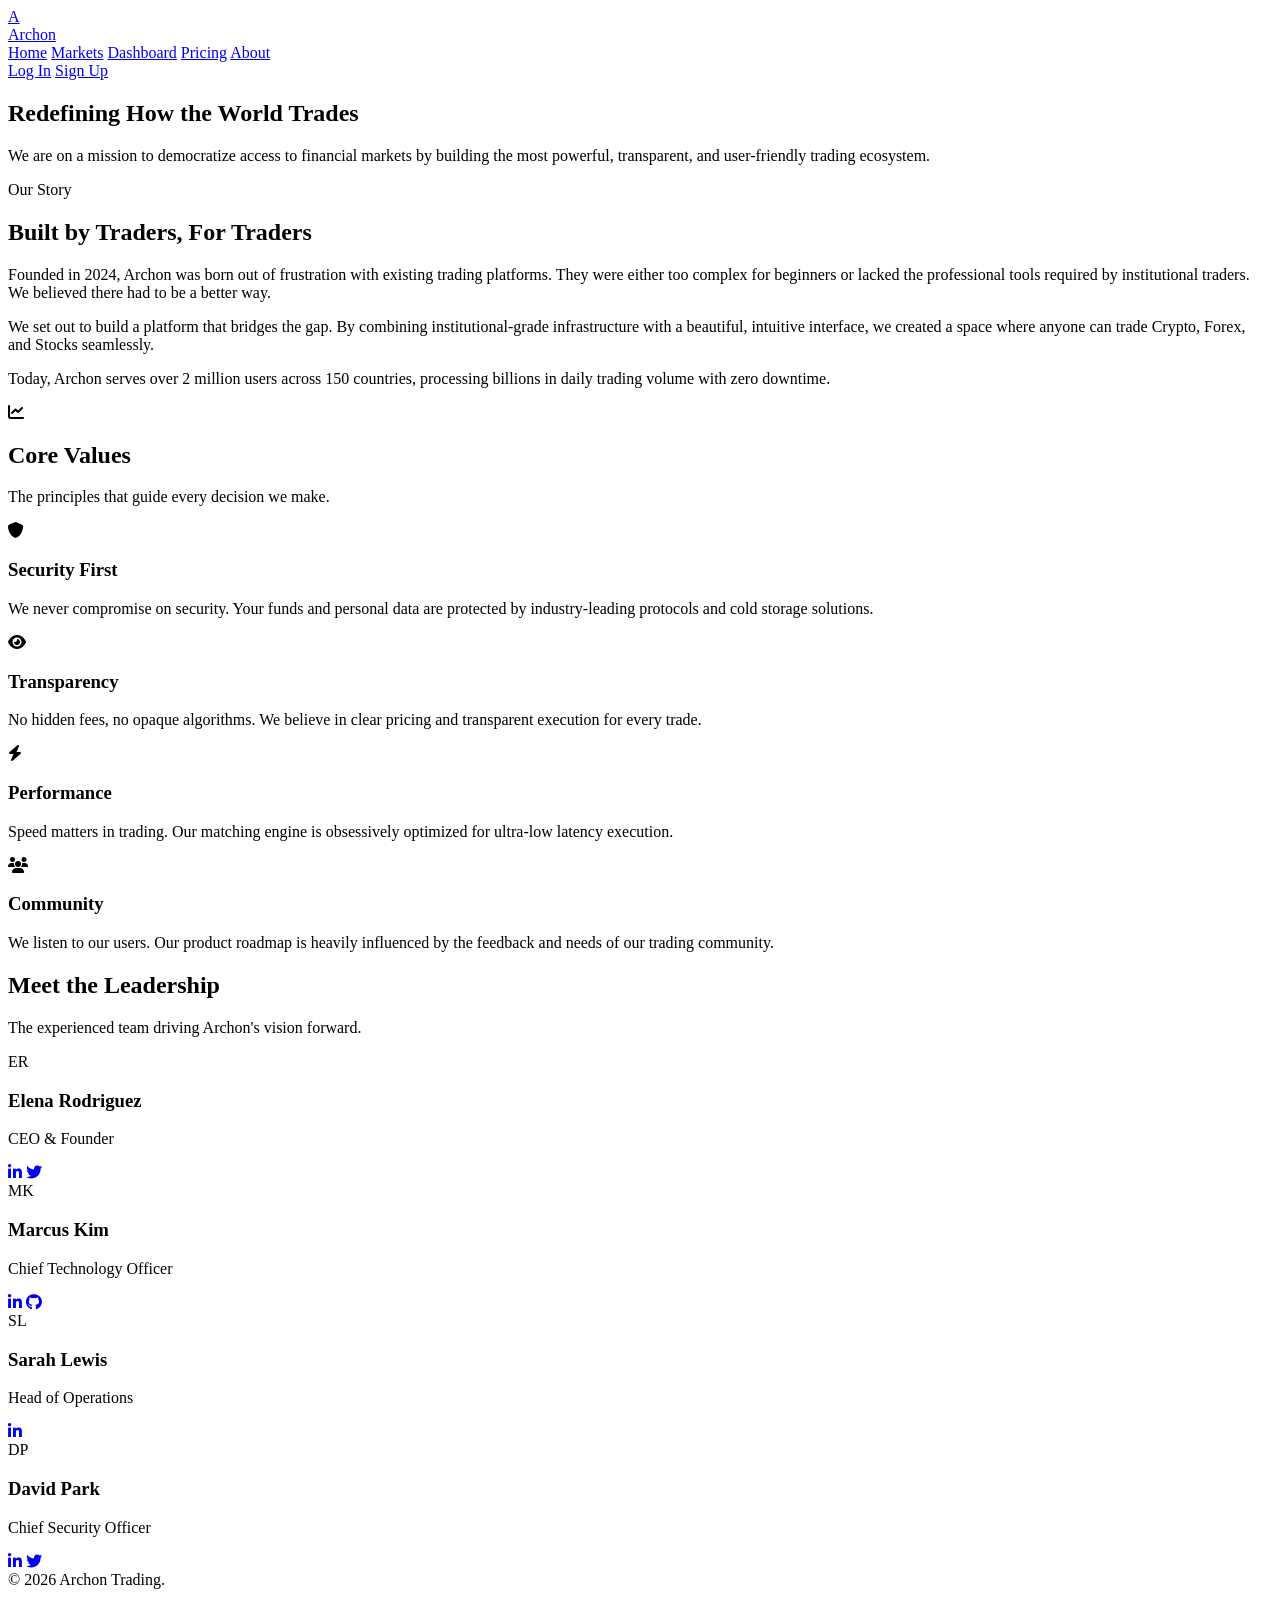
==== about.html @ 156eb4dd "feature-error message on weak pasword" ====
<!DOCTYPE html>
<html lang="en">
<head>
  <meta charset="UTF-8">
  <meta name="viewport" content="width=device-width, initial-scale=1.0">
  <title>About Us | Archon Trading Platform</title>
  <link rel="icon" href="data:,">
  
  <link rel="stylesheet" href="https://cdnjs.cloudflare.com/ajax/libs/font-awesome/6.4.0/css/all.min.css">
  
  <link rel="stylesheet" href="css/variables.css">
  <link rel="stylesheet" href="css/base.css">
  <link rel="stylesheet" href="css/nav.css">
  <link rel="stylesheet" href="css/footer.css">
  <link rel="stylesheet" href="css/about.css">
</head>
<body>

  <!-- Navigation -->
  <header class="nav">
    <input type="checkbox" id="nav-toggle" class="sr-only">
    <div class="nav__inner">
      <a href="index.html" class="nav__logo">
        <div class="nav__logo-icon">A</div>
        <div class="nav__logo-text">Archon</div>
      </a>
      <nav class="nav__links">
        <a href="index.html" class="nav__link">Home</a>
        <a href="markets.html" class="nav__link">Markets</a>
        <a href="dashboard.html" class="nav__link">Dashboard</a>
        <a href="pricing.html" class="nav__link">Pricing</a>
        <a href="about.html" class="nav__link active">About</a>
      </nav>
      <div class="nav__actions">
        <a href="login.html" class="btn btn-ghost hide-mobile">Log In</a>
        <a href="register.html" class="btn btn-primary hide-mobile">Sign Up</a>
        <label for="nav-toggle" class="nav__hamburger">
          <span class="nav__hamburger-line"></span><span class="nav__hamburger-line"></span><span class="nav__hamburger-line"></span>
        </label>
      </div>
    </div>
  </header>

  <main>
    <section class="about-hero">
      <div class="container">
        <h1 class="about-hero__title">Redefining How the World Trades</h1>
        <p class="about-hero__subtitle">We are on a mission to democratize access to financial markets by building the most powerful, transparent, and user-friendly trading ecosystem.</p>
      </div>
    </section>

    <section class="section container">
      <div class="story-grid">
        <div class="story-content">
          <div class="section-label mb-4">Our Story</div>
          <h2>Built by Traders, For Traders</h2>
          <p>Founded in 2024, Archon was born out of frustration with existing trading platforms. They were either too complex for beginners or lacked the professional tools required by institutional traders. We believed there had to be a better way.</p>
          <p>We set out to build a platform that bridges the gap. By combining institutional-grade infrastructure with a beautiful, intuitive interface, we created a space where anyone can trade Crypto, Forex, and Stocks seamlessly.</p>
          <p>Today, Archon serves over 2 million users across 150 countries, processing billions in daily trading volume with zero downtime.</p>
        </div>
        <div class="story-image">
          <div class="story-image-inner">
            <div class="story-logo"><i class="fa-solid fa-chart-line"></i></div>
          </div>
        </div>
      </div>
    </section>

    <section class="section container">
      <div class="section-header">
        <h2 class="section-title">Core <span>Values</span></h2>
        <p class="section-subtitle">The principles that guide every decision we make.</p>
      </div>
      
      <div class="values-grid">
        <div class="value-card">
          <div class="value-icon"><i class="fa-solid fa-shield"></i></div>
          <h3>Security First</h3>
          <p>We never compromise on security. Your funds and personal data are protected by industry-leading protocols and cold storage solutions.</p>
        </div>
        <div class="value-card">
          <div class="value-icon"><i class="fa-solid fa-eye"></i></div>
          <h3>Transparency</h3>
          <p>No hidden fees, no opaque algorithms. We believe in clear pricing and transparent execution for every trade.</p>
        </div>
        <div class="value-card">
          <div class="value-icon"><i class="fa-solid fa-bolt"></i></div>
          <h3>Performance</h3>
          <p>Speed matters in trading. Our matching engine is obsessively optimized for ultra-low latency execution.</p>
        </div>
        <div class="value-card">
          <div class="value-icon"><i class="fa-solid fa-users"></i></div>
          <h3>Community</h3>
          <p>We listen to our users. Our product roadmap is heavily influenced by the feedback and needs of our trading community.</p>
        </div>
      </div>
    </section>

    <section class="section container">
      <div class="section-header">
        <h2 class="section-title">Meet the <span>Leadership</span></h2>
        <p class="section-subtitle">The experienced team driving Archon's vision forward.</p>
      </div>

      <div class="team-grid">
        <div class="team-card">
          <div class="team-avatar">ER</div>
          <h3 class="team-name">Elena Rodriguez</h3>
          <p class="team-role">CEO & Founder</p>
          <div class="team-socials">
            <a href="#" class="team-social-link"><i class="fa-brands fa-linkedin-in"></i></a>
            <a href="#" class="team-social-link"><i class="fa-brands fa-twitter"></i></a>
          </div>
        </div>
        
        <div class="team-card">
          <div class="team-avatar">MK</div>
          <h3 class="team-name">Marcus Kim</h3>
          <p class="team-role">Chief Technology Officer</p>
          <div class="team-socials">
            <a href="#" class="team-social-link"><i class="fa-brands fa-linkedin-in"></i></a>
            <a href="#" class="team-social-link"><i class="fa-brands fa-github"></i></a>
          </div>
        </div>
        
        <div class="team-card">
          <div class="team-avatar">SL</div>
          <h3 class="team-name">Sarah Lewis</h3>
          <p class="team-role">Head of Operations</p>
          <div class="team-socials">
            <a href="#" class="team-social-link"><i class="fa-brands fa-linkedin-in"></i></a>
          </div>
        </div>
        
        <div class="team-card">
          <div class="team-avatar">DP</div>
          <h3 class="team-name">David Park</h3>
          <p class="team-role">Chief Security Officer</p>
          <div class="team-socials">
            <a href="#" class="team-social-link"><i class="fa-brands fa-linkedin-in"></i></a>
            <a href="#" class="team-social-link"><i class="fa-brands fa-twitter"></i></a>
          </div>
        </div>
      </div>
    </section>
  </main>

  <footer class="footer" style="padding-top: var(--space-8);">
    <div class="container text-center text-muted text-sm pb-8">
      &copy; 2026 Archon Trading.
    </div>
  </footer>
<script src="script.js"></script>
</body>
</html>
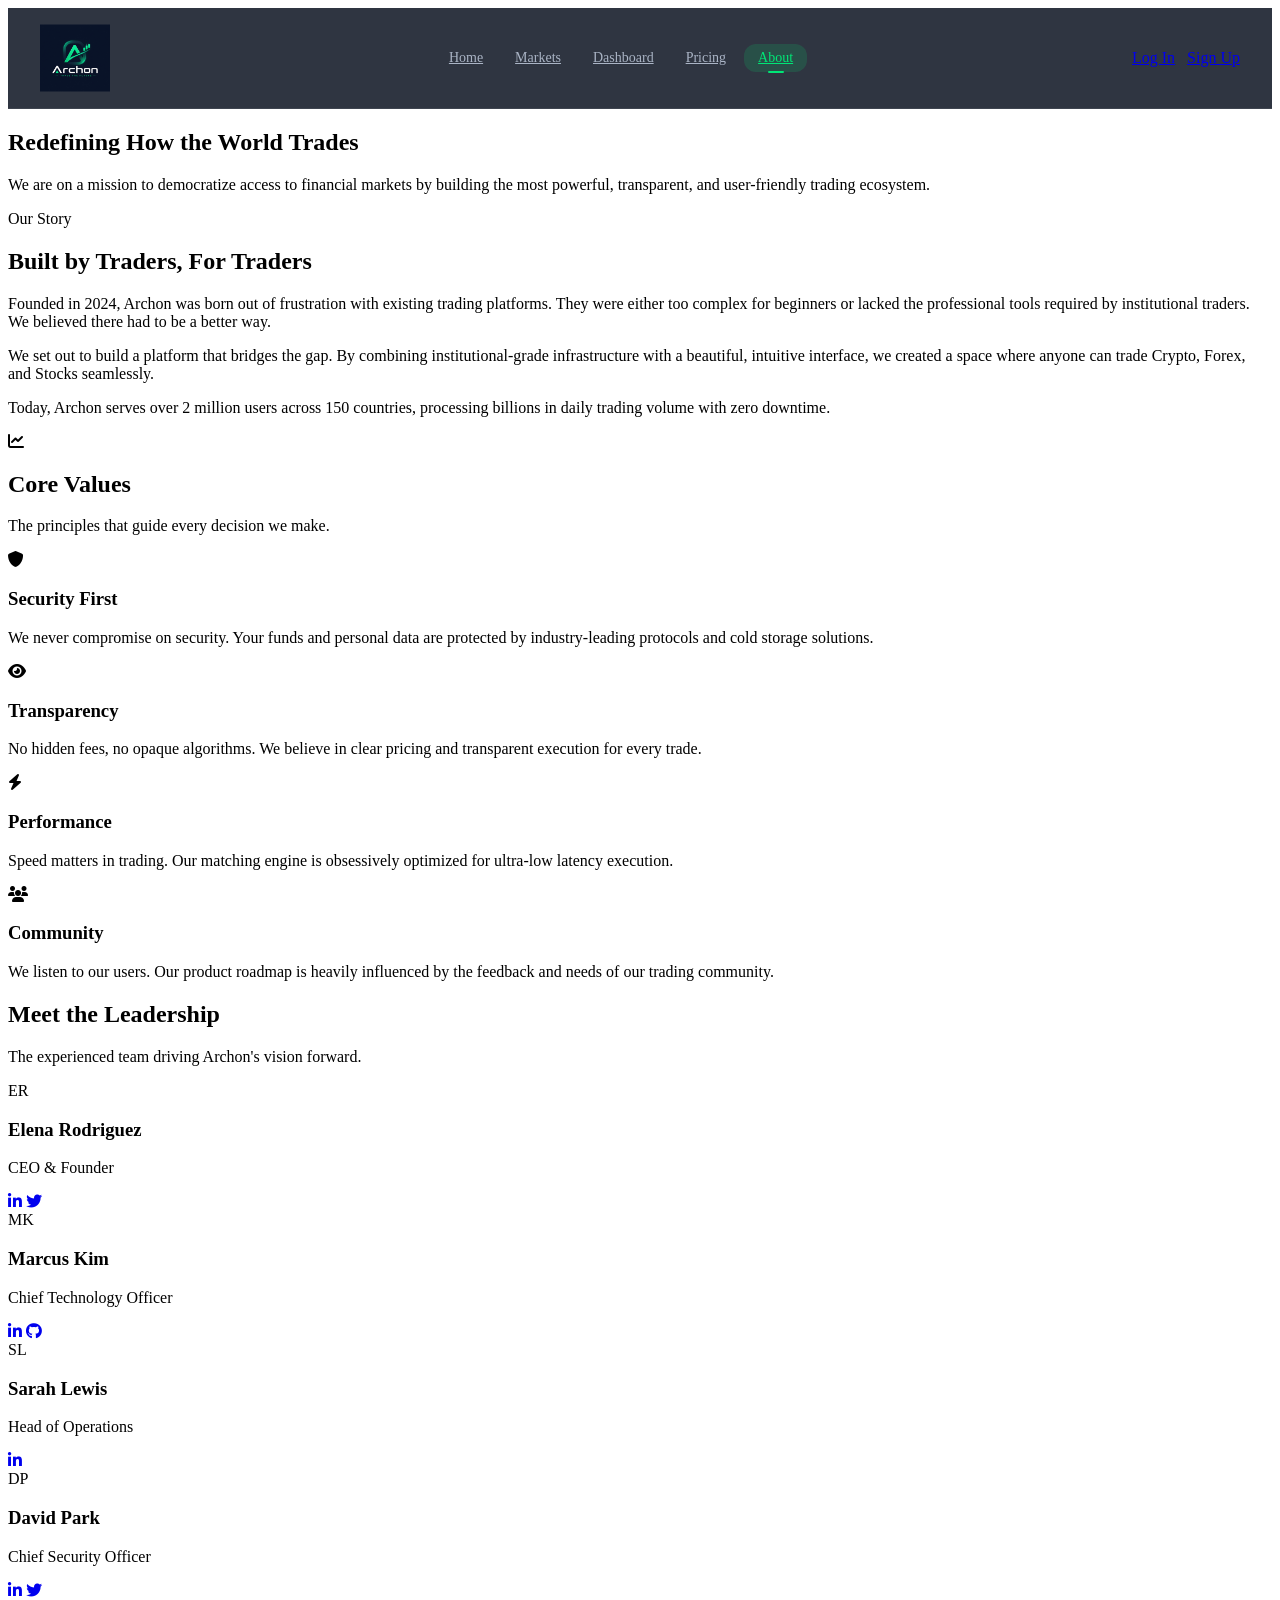
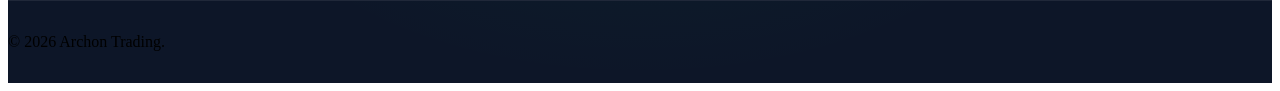
==== commit 59974989: "Merge pull request #127 from Aadirajp/logo Archon logo Redesigned" ====
--- a/about.html
+++ b/about.html
@@ -21,8 +21,7 @@
     <input type="checkbox" id="nav-toggle" class="sr-only">
     <div class="nav__inner">
       <a href="index.html" class="nav__logo">
-        <div class="nav__logo-icon">A</div>
-        <div class="nav__logo-text">Archon</div>
+        <img src="images/logo.jpg" alt="Archon" class="nav__logo-img">
       </a>
       <nav class="nav__links">
         <a href="index.html" class="nav__link">Home</a>
--- a/css/variables.css
+++ b/css/variables.css
@@ -0,0 +1,132 @@
+/* ============================================================
+   Project Archon — CSS Variables (Design Tokens)
+   Global custom properties used across all pages
+   ============================================================ */
+
+:root {
+  /* ── Color Palette ───────────────────────────────────────── */
+  --bg-primary:       #0B1220;
+  --bg-secondary:     #0D1628;
+  --card-bg:          #141C2F;
+  --card-bg-hover:    #1A2540;
+  --border-color:     rgba(255, 255, 255, 0.08);
+  --border-glow:      rgba(0, 230, 118, 0.3);
+
+  --primary:          #00E676;
+  --primary-dark:     #00C853;
+  --primary-light:    #69F0AE;
+  --primary-glow:     rgba(0, 230, 118, 0.15);
+
+  --secondary:        #2962FF;
+  --secondary-dark:   #1A47CC;
+  --secondary-light:  #5C8FFF;
+  --secondary-glow:   rgba(41, 98, 255, 0.15);
+
+  --danger:           #FF5252;
+  --danger-dark:      #D32F2F;
+  --danger-light:     #FF8A80;
+  --danger-glow:      rgba(255, 82, 82, 0.15);
+
+  --warning:          #FFB300;
+  --warning-glow:     rgba(255, 179, 0, 0.15);
+
+  --text-primary:     #FFFFFF;
+  --text-secondary:   #AAB4C5;
+  --text-muted:       #6B7A93;
+  --text-inverse:     #0B1220;
+
+  /* ── Gradients ───────────────────────────────────────────── */
+  --grad-primary:     linear-gradient(135deg, #00E676, #00C853);
+  --grad-secondary:   linear-gradient(135deg, #2962FF, #1A47CC);
+  --grad-hero:        linear-gradient(135deg, #0B1220 0%, #0D1628 40%, #111827 100%);
+  --grad-card:        linear-gradient(135deg, rgba(20,28,47,0.9), rgba(13,22,40,0.95));
+  --grad-glass:       linear-gradient(135deg, rgba(255,255,255,0.07), rgba(255,255,255,0.02));
+  --grad-danger:      linear-gradient(135deg, #FF5252, #D32F2F);
+  --grad-gold:        linear-gradient(135deg, #FFB300, #FF8F00);
+  --grad-purple:      linear-gradient(135deg, #7C4DFF, #5B00D4);
+  --grad-cyan:        linear-gradient(135deg, #00B0FF, #0081CB);
+  --grad-border:      linear-gradient(135deg, rgba(0,230,118,0.5), rgba(41,98,255,0.5));
+
+  /* ── Typography ──────────────────────────────────────────── */
+  --font-primary:     'Inter', 'Segoe UI', system-ui, sans-serif;
+  --font-mono:        'JetBrains Mono', 'Fira Code', 'Courier New', monospace;
+
+  --text-xs:          0.75rem;    /* 12px */
+  --text-sm:          0.875rem;   /* 14px */
+  --text-base:        1rem;       /* 16px */
+  --text-lg:          1.125rem;   /* 18px */
+  --text-xl:          1.25rem;    /* 20px */
+  --text-2xl:         1.5rem;     /* 24px */
+  --text-3xl:         1.875rem;   /* 30px */
+  --text-4xl:         2.25rem;    /* 36px */
+  --text-5xl:         3rem;       /* 48px */
+  --text-6xl:         3.75rem;    /* 60px */
+  --text-7xl:         4.5rem;     /* 72px */
+
+  --fw-regular:       400;
+  --fw-medium:        500;
+  --fw-semibold:      600;
+  --fw-bold:          700;
+  --fw-extrabold:     800;
+
+  --lh-tight:         1.25;
+  --lh-snug:          1.375;
+  --lh-normal:        1.5;
+  --lh-relaxed:       1.625;
+  --lh-loose:         2;
+
+  /* ── Spacing ─────────────────────────────────────────────── */
+  --space-1:          0.25rem;   /*  4px */
+  --space-2:          0.5rem;    /*  8px */
+  --space-3:          0.75rem;   /* 12px */
+  --space-4:          1rem;      /* 16px */
+  --space-5:          1.25rem;   /* 20px */
+  --space-6:          1.5rem;    /* 24px */
+  --space-8:          2rem;      /* 32px */
+  --space-10:         2.5rem;    /* 40px */
+  --space-12:         3rem;      /* 48px */
+  --space-16:         4rem;      /* 64px */
+  --space-20:         5rem;      /* 80px */
+  --space-24:         6rem;      /* 96px */
+  --space-32:         8rem;      /* 128px */
+
+  /* ── Border Radius ───────────────────────────────────────── */
+  --radius-sm:        0.375rem;  /*  6px */
+  --radius-md:        0.5rem;    /*  8px */
+  --radius-lg:        0.75rem;   /* 12px */
+  --radius-xl:        1rem;      /* 16px */
+  --radius-2xl:       1.25rem;   /* 20px */
+  --radius-3xl:       1.5rem;    /* 24px */
+  --radius-full:      9999px;
+
+  /* ── Shadows ─────────────────────────────────────────────── */
+  --shadow-sm:        0 1px 3px rgba(0,0,0,0.4), 0 1px 2px rgba(0,0,0,0.3);
+  --shadow-md:        0 4px 16px rgba(0,0,0,0.4), 0 2px 6px rgba(0,0,0,0.3);
+  --shadow-lg:        0 10px 40px rgba(0,0,0,0.5), 0 4px 16px rgba(0,0,0,0.4);
+  --shadow-xl:        0 20px 60px rgba(0,0,0,0.6), 0 8px 24px rgba(0,0,0,0.4);
+  --shadow-primary:   0 8px 30px rgba(0,230,118,0.25);
+  --shadow-secondary: 0 8px 30px rgba(41,98,255,0.25);
+  --shadow-danger:    0 8px 30px rgba(255,82,82,0.25);
+  --shadow-card:      0 4px 24px rgba(0,0,0,0.5), inset 0 1px 0 rgba(255,255,255,0.05);
+
+  /* ── Transitions ─────────────────────────────────────────── */
+  --transition-fast:  150ms ease;
+  --transition-base:  250ms ease;
+  --transition-slow:  400ms ease;
+  --transition-spring:350ms cubic-bezier(0.34, 1.56, 0.64, 1);
+
+  /* ── Z-Index ─────────────────────────────────────────────── */
+  --z-base:           0;
+  --z-above:          10;
+  --z-dropdown:       100;
+  --z-sticky:         200;
+  --z-overlay:        300;
+  --z-modal:          400;
+  --z-toast:          500;
+
+  /* ── Layout ──────────────────────────────────────────────── */
+  --container-max:    1280px;
+  --container-pad:    clamp(1rem, 4vw, 2rem);
+  --nav-height:       100px;
+  --sidebar-width:    260px;
+}
--- a/css/nav.css
+++ b/css/nav.css
@@ -0,0 +1,265 @@
+/* ============================================================
+   Project Archon — Navigation CSS
+   Sticky top nav + mobile hamburger (CSS-only checkbox hack)
+   ============================================================ */
+
+/* ── Nav Wrapper ─────────────────────────────────────────── */
+.nav {
+  position: sticky;
+  top: 0;
+  left: 0;
+  right: 0;
+  z-index: var(--z-sticky);
+  height: var(--nav-height);
+  display: flex;
+  align-items: center;
+  background: rgba(11, 18, 32, 0.85);
+  backdrop-filter: blur(20px);
+  -webkit-backdrop-filter: blur(20px);
+  border-bottom: 1px solid var(--border-color);
+  transition: background var(--transition-base);
+}
+
+.nav__inner {
+  display: flex;
+  align-items: center;
+  justify-content: space-between;
+  gap: var(--space-8);
+  width: 100%;
+  max-width: var(--container-max);
+  margin-inline: auto;
+  padding-inline: var(--container-pad);
+}
+
+/* ── Logo ────────────────────────────────────────────────── */
+.nav__logo {
+  display: flex;
+  align-items: center;
+  gap: var(--space-3);
+  text-decoration: none;
+  flex-shrink: 0;
+}
+
+.nav__logo-icon {
+  width: 38px;
+  height: 38px;
+  border-radius: var(--radius-lg);
+  background: var(--grad-primary);
+  display: flex;
+  align-items: center;
+  justify-content: center;
+  font-size: 1.1rem;
+  font-weight: var(--fw-bold);
+  color: var(--text-inverse);
+  box-shadow: var(--shadow-primary);
+  flex-shrink: 0;
+}
+
+.nav__logo-text {
+  font-size: var(--text-xl);
+  font-weight: var(--fw-extrabold);
+  letter-spacing: -0.03em;
+  color: var(--text-primary);
+}
+
+.nav__logo-text span {
+  background: var(--grad-primary);
+  -webkit-background-clip: text;
+  -webkit-text-fill-color: transparent;
+  background-clip: text;
+}
+
+/* ── Desktop Links ───────────────────────────────────────── */
+.nav__links {
+  display: flex;
+  align-items: center;
+  gap: var(--space-1);
+  flex: 1;
+  justify-content: center;
+}
+
+.nav__link {
+  display: inline-flex;
+  align-items: center;
+  gap: var(--space-1);
+  padding: 0.4rem 0.875rem;
+  font-size: var(--text-sm);
+  font-weight: var(--fw-medium);
+  color: var(--text-secondary);
+  border-radius: var(--radius-lg);
+  transition: all var(--transition-base);
+  position: relative;
+}
+
+.nav__link:hover {
+  color: var(--text-primary);
+  background: rgba(255, 255, 255, 0.05);
+}
+
+.nav__link.active {
+  color: var(--primary);
+  background: var(--primary-glow);
+}
+
+.nav__link.active::after {
+  content: '';
+  position: absolute;
+  bottom: -1px;
+  left: 50%;
+  transform: translateX(-50%);
+  width: 16px;
+  height: 2px;
+  background: var(--primary);
+  border-radius: var(--radius-full);
+}
+
+/* ── Nav Actions ─────────────────────────────────────────── */
+.nav__actions {
+  display: flex;
+  align-items: center;
+  gap: var(--space-3);
+  flex-shrink: 0;
+}
+
+.nav__badge {
+  position: relative;
+}
+
+.nav__badge-dot {
+  position: absolute;
+  top: 2px;
+  right: 2px;
+  width: 8px;
+  height: 8px;
+  border-radius: var(--radius-full);
+  background: var(--danger);
+  border: 2px solid var(--bg-primary);
+}
+
+/* ── Mobile Toggle (CSS-only checkbox hack) ──────────────── */
+#nav-toggle {
+  display: none;
+}
+
+.nav__hamburger {
+  display: none;
+  flex-direction: column;
+  justify-content: center;
+  align-items: center;
+  gap: 5px;
+  width: 40px;
+  height: 40px;
+  background: rgba(255, 255, 255, 0.05);
+  border: 1px solid var(--border-color);
+  border-radius: var(--radius-lg);
+  cursor: pointer;
+  flex-shrink: 0;
+  transition: background var(--transition-base);
+}
+
+.nav__hamburger:hover {
+  background: rgba(255, 255, 255, 0.1);
+}
+
+.nav__hamburger-line {
+  width: 18px;
+  height: 2px;
+  background: var(--text-primary);
+  border-radius: var(--radius-full);
+  transition: all var(--transition-base);
+  transform-origin: center;
+}
+
+/* Animate hamburger to X */
+#nav-toggle:checked ~ .nav__inner .nav__hamburger .nav__hamburger-line:nth-child(1) {
+  transform: translateY(7px) rotate(45deg);
+}
+#nav-toggle:checked ~ .nav__inner .nav__hamburger .nav__hamburger-line:nth-child(2) {
+  opacity: 0;
+  transform: scaleX(0);
+}
+#nav-toggle:checked ~ .nav__inner .nav__hamburger .nav__hamburger-line:nth-child(3) {
+  transform: translateY(-7px) rotate(-45deg);
+}
+
+/* ── Mobile Menu Drawer ──────────────────────────────────── */
+.nav__mobile-menu {
+  position: fixed;
+  top: var(--nav-height);
+  left: 0;
+  right: 0;
+  background: rgba(11, 18, 32, 0.98);
+  backdrop-filter: blur(20px);
+  -webkit-backdrop-filter: blur(20px);
+  border-bottom: 1px solid var(--border-color);
+  padding: var(--space-4);
+  display: flex;
+  flex-direction: column;
+  gap: var(--space-2);
+  z-index: var(--z-overlay);
+  transform: translateY(-100%);
+  opacity: 0;
+  visibility: hidden;
+  transition:
+    transform var(--transition-slow),
+    opacity var(--transition-slow),
+    visibility var(--transition-slow);
+}
+
+#nav-toggle:checked ~ .nav__mobile-menu {
+  transform: translateY(0);
+  opacity: 1;
+  visibility: visible;
+}
+
+.nav__mobile-link {
+  display: flex;
+  align-items: center;
+  gap: var(--space-3);
+  padding: var(--space-3) var(--space-4);
+  font-size: var(--text-base);
+  font-weight: var(--fw-medium);
+  color: var(--text-secondary);
+  border-radius: var(--radius-lg);
+  transition: all var(--transition-base);
+}
+
+.nav__mobile-link:hover,
+.nav__mobile-link.active {
+  color: var(--primary);
+  background: var(--primary-glow);
+}
+
+.nav__mobile-actions {
+  display: flex;
+  flex-direction: column;
+  gap: var(--space-3);
+  margin-top: var(--space-4);
+  padding-top: var(--space-4);
+  border-top: 1px solid var(--border-color);
+}
+
+/* ── Responsive ──────────────────────────────────────────── */
+@media (max-width: 1024px) {
+  .nav__links { gap: 0; }
+  .nav__link  { padding: 0.4rem 0.6rem; }
+}
+
+@media (max-width: 768px) {
+  .nav__links        { display: none; }
+  .nav__actions .btn { display: none; }
+  .nav__hamburger    { display: flex; }
+}
+#nav-toggle:checked ~ .nav__inner .nav__links {
+    display: flex;
+    flex-direction: column;
+    position: absolute;
+    top: 100%;
+    left: 0;
+    width: 100%;
+    background-color: var(--bg-primary);
+    padding: var(--space-4);
+    z-index: 9999;
+}
+
+.nav__logo-img { height: 70px; width: auto; object-fit: contain; mix-blend-mode: screen; clip-path: inset(2% 0); }
--- a/css/footer.css
+++ b/css/footer.css
@@ -0,0 +1,268 @@
+/* ============================================================
+   Project Archon — Footer CSS
+   Professional dark footer with multi-column layout
+   ============================================================ */
+
+/* ── Footer Wrapper ──────────────────────────────────────── */
+.footer {
+  background: var(--bg-secondary);
+  border-top: 1px solid var(--border-color);
+  padding-top: var(--space-20);
+  padding-bottom: var(--space-8);
+  position: relative;
+  overflow: hidden;
+}
+
+/* ── Decorative background glow ──────────────────────────── */
+.footer::before {
+  content: '';
+  position: absolute;
+  bottom: 0;
+  left: 50%;
+  transform: translateX(-50%);
+  width: 800px;
+  height: 400px;
+  background: radial-gradient(ellipse at center, rgba(0, 230, 118, 0.04) 0%, transparent 70%);
+  pointer-events: none;
+}
+
+/* ── Footer Grid ─────────────────────────────────────────── */
+.footer__grid {
+  display: grid;
+  grid-template-columns: 2fr 1fr 1fr 1fr 1fr;
+  gap: var(--space-12);
+  padding-bottom: var(--space-16);
+  border-bottom: 1px solid var(--border-color);
+}
+
+/* ── Brand Column ────────────────────────────────────────── */
+.footer__brand-logo {
+  display: flex;
+  align-items: center;
+  gap: var(--space-3);
+  margin-bottom: var(--space-5);
+  text-decoration: none;
+}
+
+.footer__brand-icon {
+  width: 42px;
+  height: 42px;
+  border-radius: var(--radius-lg);
+  background: var(--grad-primary);
+  display: flex;
+  align-items: center;
+  justify-content: center;
+  font-size: 1.2rem;
+  font-weight: var(--fw-bold);
+  color: var(--text-inverse);
+  box-shadow: var(--shadow-primary);
+  flex-shrink: 0;
+}
+
+.footer__brand-name {
+  font-size: var(--text-xl);
+  font-weight: var(--fw-extrabold);
+  letter-spacing: -0.03em;
+  color: var(--text-primary);
+}
+
+.footer__brand-name span {
+  background: var(--grad-primary);
+  -webkit-background-clip: text;
+  -webkit-text-fill-color: transparent;
+  background-clip: text;
+}
+
+.footer__brand-tagline {
+  font-size: var(--text-sm);
+  color: var(--text-secondary);
+  line-height: var(--lh-relaxed);
+  margin-bottom: var(--space-6);
+  max-width: 280px;
+}
+
+/* ── Newsletter in footer ────────────────────────────────── */
+.footer__newsletter {
+  display: flex;
+  gap: 0;
+}
+
+.footer__newsletter-input {
+  flex: 1;
+  padding: 0.65rem 1rem;
+  background: rgba(255, 255, 255, 0.04);
+  border: 1px solid var(--border-color);
+  border-right: none;
+  border-radius: var(--radius-lg) 0 0 var(--radius-lg);
+  color: var(--text-primary);
+  font-size: var(--text-sm);
+  outline: none;
+  transition: border-color var(--transition-base);
+}
+
+.footer__newsletter-input::placeholder { color: var(--text-muted); }
+.footer__newsletter-input:focus        { border-color: var(--primary); }
+
+.footer__newsletter-btn {
+  padding: 0.65rem 1.25rem;
+  background: var(--grad-primary);
+  border: none;
+  border-radius: 0 var(--radius-lg) var(--radius-lg) 0;
+  color: var(--text-inverse);
+  font-size: var(--text-sm);
+  font-weight: var(--fw-semibold);
+  cursor: pointer;
+  transition: opacity var(--transition-base);
+  white-space: nowrap;
+}
+.footer__newsletter-btn:hover { opacity: 0.9; }
+
+/* ── Footer Column ───────────────────────────────────────── */
+.footer__col-title {
+  font-size: var(--text-sm);
+  font-weight: var(--fw-semibold);
+  color: var(--text-primary);
+  letter-spacing: 0.04em;
+  text-transform: uppercase;
+  margin-bottom: var(--space-5);
+}
+
+.footer__links {
+  display: flex;
+  flex-direction: column;
+  gap: var(--space-3);
+}
+
+.footer__link {
+  font-size: var(--text-sm);
+  color: var(--text-secondary);
+  transition: color var(--transition-base);
+  display: flex;
+  align-items: center;
+  gap: var(--space-2);
+}
+
+.footer__link:hover {
+  color: var(--primary);
+}
+
+.footer__link-badge {
+  font-size: 10px;
+  padding: 1px 6px;
+  background: var(--primary-glow);
+  color: var(--primary);
+  border-radius: var(--radius-full);
+  font-weight: var(--fw-semibold);
+  line-height: 1.6;
+}
+
+/* ── Footer Social Icons ─────────────────────────────────── */
+.footer__socials {
+  display: flex;
+  gap: var(--space-3);
+  margin-top: var(--space-6);
+}
+
+.footer__social-link {
+  display: flex;
+  align-items: center;
+  justify-content: center;
+  width: 38px;
+  height: 38px;
+  background: rgba(255, 255, 255, 0.05);
+  border: 1px solid var(--border-color);
+  border-radius: var(--radius-lg);
+  font-size: 0.95rem;
+  color: var(--text-secondary);
+  transition: all var(--transition-base);
+}
+
+.footer__social-link:hover {
+  background: var(--primary-glow);
+  border-color: rgba(0, 230, 118, 0.3);
+  color: var(--primary);
+  transform: translateY(-2px);
+}
+
+/* ── Footer Bottom ───────────────────────────────────────── */
+.footer__bottom {
+  display: flex;
+  align-items: center;
+  justify-content: space-between;
+  gap: var(--space-6);
+  padding-top: var(--space-8);
+}
+
+.footer__copy {
+  font-size: var(--text-sm);
+  color: var(--text-muted);
+}
+
+.footer__copy span {
+  color: var(--primary);
+}
+
+.footer__bottom-links {
+  display: flex;
+  gap: var(--space-6);
+}
+
+.footer__bottom-link {
+  font-size: var(--text-sm);
+  color: var(--text-muted);
+  transition: color var(--transition-base);
+}
+
+.footer__bottom-link:hover {
+  color: var(--text-secondary);
+}
+
+.footer__compliance {
+  display: flex;
+  gap: var(--space-3);
+}
+
+.footer__compliance-badge {
+  display: flex;
+  align-items: center;
+  gap: var(--space-1);
+  padding: 0.2rem 0.5rem;
+  background: rgba(0, 230, 118, 0.05);
+  border: 1px solid rgba(0, 230, 118, 0.15);
+  border-radius: var(--radius-sm);
+  font-size: 10px;
+  font-weight: var(--fw-semibold);
+  color: var(--primary);
+  letter-spacing: 0.05em;
+}
+
+/* ── Responsive ──────────────────────────────────────────── */
+@media (max-width: 1100px) {
+  .footer__grid {
+    grid-template-columns: 1fr 1fr 1fr;
+    gap: var(--space-10);
+  }
+  .footer__brand { grid-column: 1 / -1; }
+}
+
+@media (max-width: 640px) {
+  .footer__grid {
+    grid-template-columns: 1fr 1fr;
+    gap: var(--space-8);
+  }
+  .footer__brand { grid-column: 1 / -1; }
+  .footer__bottom {
+    flex-direction: column;
+    align-items: center;
+    text-align: center;
+    gap: var(--space-4);
+  }
+  .footer__bottom-links {
+    flex-wrap: wrap;
+    justify-content: center;
+    gap: var(--space-4);
+  }
+  .footer__compliance { justify-content: center; }
+}
+
+.footer__logo-img { height: 70px; width: auto; object-fit: contain; mix-blend-mode: screen; clip-path: inset(2% 0); }
